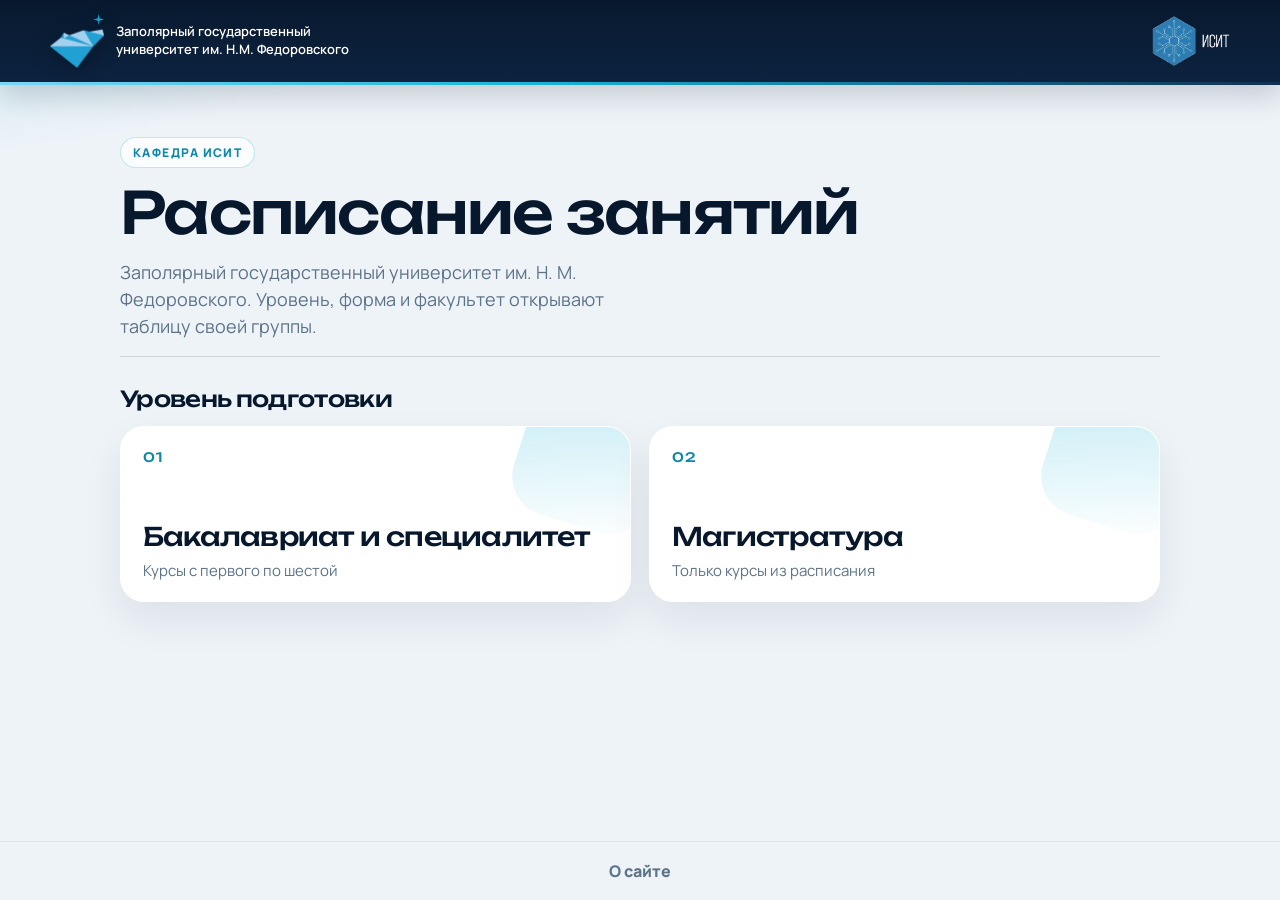
==== html/main.html @ d666d2fd "Добавлены основные страницы для продолжения работы." ====
<!DOCTYPE html>
<html lang="ru">
<head>
  <meta charset="UTF-8">
  <meta name="viewport" content="width=device-width, initial-scale=1">
  <meta name="theme-color" content="#07182c">
  <title>Расписание - кафедра ИСИТ</title>
  <link rel="icon" href="../img/favicon.ico" type="image/x-icon">
  <link rel="preconnect" href="https://fonts.googleapis.com">
  <link rel="preconnect" href="https://fonts.gstatic.com" crossorigin>
  <link href="https://fonts.googleapis.com/css2?family=Manrope:wght@400;500;600;700;800&family=Unbounded:wght@500;600&display=swap" rel="stylesheet">
  <link rel="stylesheet" href="../css/style.css?v=7">
</head>
<body>
  <header class="site-header">
    <div class="header-inner">
      <a class="brand brand-zgu" href="main.html">
        <img class="logo-zgu" src="../img/ZGU-logo.png" alt="ЗГУ">
        <span>Заполярный государственный университет им. Н.М. Федоровского</span>
      </a>
      <div class="header-center"></div>
      <a class="brand brand-isit" href="main.html">
        <img class="logo-isit" src="../img/ISIT-logo.png" alt="ИСИТ">
      </a>
    </div>
  </header>

  <main class="page">
    <section class="hero">
      <p class="eyebrow">Кафедра ИСИТ</p>
      <h1>Расписание занятий</h1>
      <p class="lede">Заполярный государственный университет им. Н. М. Федоровского. Уровень, форма и факультет открывают таблицу своей группы.</p>
    </section>

    <section class="step" aria-labelledby="level-title">
      <h2 id="level-title">Уровень подготовки</h2>
      <div class="level-grid">
        <button class="choice" type="button" data-level="bachelor" aria-pressed="false">
          <span class="choice-index">01</span>
          <h3>Бакалавриат и специалитет</h3>
          <p>Курсы с первого по шестой</p>
        </button>
        <button class="choice" type="button" data-level="master" aria-pressed="false">
          <span class="choice-index">02</span>
          <h3>Магистратура</h3>
          <p>Только курсы из расписания</p>
        </button>
      </div>
    </section>

    <section class="step" id="forms" hidden aria-labelledby="form-title">
      <h2 id="form-title">Форма обучения</h2>
      <div class="form-grid">
        <button class="choice" type="button" data-form="fulltime" aria-pressed="false">
          <span class="choice-index">Оч</span>
          <h3>Очная</h3>
          <p>Дневное расписание</p>
        </button>
        <button class="choice" type="button" data-form="mixed" aria-pressed="false">
          <span class="choice-index">Оз</span>
          <h3>Очно-заочная</h3>
          <p>Вечерние и субботние пары</p>
        </button>
        <button class="choice" type="button" data-form="distance" aria-pressed="false">
          <span class="choice-index">Зо</span>
          <h3>Заочная</h3>
          <p>Группы заочной формы</p>
        </button>
      </div>
    </section>

    <section class="step" id="faculties" hidden aria-labelledby="faculty-title">
      <h2 id="faculty-title">Факультет</h2>
      <div class="level-grid">
        <a class="choice" data-faculty="feeiu" href="schedule.html">
          <span class="choice-index">01</span>
          <h3>ФЭЭиУ</h3>
          <p>Электроэнергетика, экономика и управление</p>
        </a>
        <a class="choice" data-faculty="gtf" href="schedule.html">
          <span class="choice-index">02</span>
          <h3>ГТФ</h3>
          <p>Горно-технологический факультет</p>
        </a>
      </div>
    </section>
    <noscript>
      <p class="message">Выбор уровня, формы и факультета работает через JavaScript в браузере. Включите его и откройте страницу снова.</p>
    </noscript>
  </main>

  <footer class="site-footer">
    <a href="about.html">О сайте</a>
  </footer>
  <script src="../js/main.js?v=2"></script>
</body>
</html>
---- css/style.css ----
:root {
  --navy: #07182c;
  --navy-2: #12304f;
  --ink: #12263c;
  --muted: #5d7388;
  --cyan: #19b4d8;
  --cyan-deep: #0c88a8;
  --ice: #e7f7fb;
  --bg: #eef3f8;
  --card: #ffffff;
  --line: rgba(12, 40, 70, 0.1);
  --shadow: 0 18px 40px rgba(8, 28, 52, 0.08);
  --radius: 24px;
  --font: "Manrope", "Segoe UI", sans-serif;
  --display: "Unbounded", "Manrope", sans-serif;
}

* { box-sizing: border-box; }

[hidden] { display: none !important; }

html, body { margin: 0; }

body {
  min-height: 100vh;
  display: flex;
  flex-direction: column;
  color: var(--ink);
  font-family: var(--font);
  background:
    radial-gradient(980px 460px at -8% -12%, rgba(25, 180, 216, 0.28), transparent 58%),
    radial-gradient(720px 380px at 110% -8%, rgba(18, 48, 79, 0.12), transparent 52%),
    var(--bg);
}

a { color: var(--cyan-deep); }

img { max-width: 100%; }

code {
  padding: 1px 6px;
  border-radius: 8px;
  background: var(--ice);
  font-family: ui-monospace, "SFMono-Regular", Menlo, Consolas, monospace;
  font-size: 0.92em;
}

.site-header {
  background: linear-gradient(180deg, #08192e 0%, #0c2340 100%);
  color: #fff;
  position: sticky;
  top: 0;
  z-index: 30;
  box-shadow: 0 10px 30px rgba(7, 20, 40, 0.18);
}

.site-header::after {
  content: "";
  display: block;
  height: 3px;
  background: linear-gradient(90deg, #7ad7f2 0%, #19b4d8 42%, #12304f 100%);
}

.header-inner {
  display: grid;
  grid-template-columns: minmax(0, 1fr) auto minmax(0, 1fr);
  align-items: center;
  gap: 12px 16px;
  width: min(1180px, calc(100% - 32px));
  margin: 0 auto;
  padding: 14px 0;
}

.brand {
  display: flex;
  align-items: center;
  gap: 12px;
  color: #fff;
  text-decoration: none;
  max-width: 440px;
}

.brand-zgu { justify-self: start; }

.brand-isit { justify-self: end; }

.brand:hover span,
.brand:focus-visible span { color: #b7ecf8; }

.brand span {
  max-width: 240px;
  font-size: 13px;
  line-height: 1.35;
  font-weight: 600;
}

.logo-zgu {
  width: 54px;
  height: 54px;
  object-fit: contain;
  flex: 0 0 auto;
  filter: drop-shadow(0 6px 10px rgba(0, 0, 0, 0.25));
}

.logo-isit {
  width: auto;
  height: 52px;
  max-width: 180px;
  object-fit: contain;
  flex: 0 0 auto;
}

.header-center {
  display: flex;
  justify-content: center;
}

.download {
  display: inline-flex;
  align-items: center;
  justify-content: center;
  min-height: 40px;
  padding: 8px 16px;
  border-radius: 999px;
  background: #fff;
  color: var(--navy);
  font-size: 14px;
  font-weight: 800;
  letter-spacing: 0.01em;
  text-decoration: none;
  white-space: nowrap;
  box-shadow: 0 8px 18px rgba(0, 0, 0, 0.16);
}

.download:hover,
.download:focus-visible { background: #e7f7fb; }

.page {
  flex: 1;
  width: min(1040px, calc(100% - 32px));
  margin: 0 auto;
  padding-bottom: 48px;
}

.page-wide { width: min(1180px, calc(100% - 24px)); }

.hero {
  padding: 52px 0 4px;
}

.eyebrow {
  display: inline-flex;
  align-items: center;
  margin: 0 0 14px;
  padding: 6px 12px;
  border: 1px solid rgba(25, 180, 216, 0.28);
  border-radius: 999px;
  background: rgba(255, 255, 255, 0.72);
  color: var(--cyan-deep);
  font-size: 12px;
  font-weight: 800;
  letter-spacing: 0.12em;
  text-transform: uppercase;
}

h1 {
  margin: 0;
  max-width: 16ch;
  color: var(--navy);
  font-family: var(--display);
  font-size: clamp(34px, 5vw, 58px);
  font-weight: 500;
  line-height: 1.05;
  letter-spacing: -0.03em;
}

.lede {
  max-width: 46ch;
  margin: 16px 0 0;
  color: var(--muted);
  font-size: 18px;
  line-height: 1.5;
}

.step {
  margin-top: 12px;
  padding-top: 28px;
  border-top: 1px solid rgba(12, 40, 70, 0.14);
}

.step h2 {
  margin: 0 0 14px;
  color: var(--navy);
  font-family: var(--display);
  font-size: 22px;
  font-weight: 500;
  letter-spacing: -0.03em;
}

.level-grid,
.form-grid {
  display: grid;
  gap: 18px;
}

.level-grid { grid-template-columns: repeat(2, minmax(0, 1fr)); }

.form-grid { grid-template-columns: repeat(3, minmax(0, 1fr)); }

.choice {
  position: relative;
  display: flex;
  flex-direction: column;
  align-items: flex-start;
  justify-content: flex-end;
  min-height: 176px;
  padding: 22px 22px 20px;
  overflow: hidden;
  border: 1px solid rgba(255, 255, 255, 0.7);
  border-radius: var(--radius);
  background:
    linear-gradient(180deg, rgba(255, 255, 255, 0.96), #fff 42%);
  box-shadow: var(--shadow);
  color: inherit;
  font: inherit;
  text-align: left;
  text-decoration: none;
  cursor: pointer;
  transition: transform 0.18s ease, box-shadow 0.18s ease, border-color 0.18s ease;
}

.choice::after {
  content: "";
  position: absolute;
  right: -30px;
  top: -40px;
  width: 140px;
  height: 140px;
  border-radius: 40px;
  background: linear-gradient(160deg, rgba(25, 180, 216, 0.28), rgba(25, 180, 216, 0));
  transform: rotate(18deg);
}

@media (hover: hover) {
  .choice:hover,
  .choice:focus-visible {
    transform: translateY(-3px);
    border-color: rgba(25, 180, 216, 0.55);
    box-shadow: 0 22px 44px rgba(8, 28, 52, 0.12);
  }
}

.choice.is-selected {
  background: linear-gradient(165deg, #12304f 0%, #07182c 78%);
  border-color: transparent;
  color: #fff;
  box-shadow: 0 22px 40px rgba(7, 24, 44, 0.28);
}

.choice.is-selected::after {
  background: linear-gradient(160deg, rgba(122, 215, 242, 0.35), rgba(122, 215, 242, 0));
}

.choice-index {
  position: relative;
  z-index: 1;
  margin-bottom: auto;
  color: var(--cyan-deep);
  font-family: var(--display);
  font-size: 13px;
  font-weight: 500;
  letter-spacing: 0.08em;
}

.choice.is-selected .choice-index { color: #7ad7f2; }

.choice h3 {
  position: relative;
  z-index: 1;
  margin: 18px 0 0;
  color: var(--navy);
  font-family: var(--display);
  font-size: clamp(22px, 2vw, 28px);
  font-weight: 500;
  line-height: 1.15;
  letter-spacing: -0.03em;
}

.choice.is-selected h3 { color: #fff; }

.choice p {
  position: relative;
  z-index: 1;
  margin: 8px 0 0;
  color: var(--muted);
  font-size: 15px;
  line-height: 1.4;
}

.choice.is-selected p { color: #c5d7e6; }

.board-head { padding-top: 36px; }

.faculty-tabs {
  display: grid;
  grid-template-columns: 1fr 1fr;
  margin-top: 22px;
  overflow: hidden;
  border: 1px solid rgba(12, 40, 70, 0.12);
  border-radius: 22px;
  background: #fff;
  box-shadow: var(--shadow);
}

.faculty-tab {
  display: flex;
  flex-direction: column;
  align-items: flex-start;
  gap: 4px;
  min-height: 84px;
  padding: 16px 18px;
  border: 0;
  background: transparent;
  color: var(--navy);
  font: inherit;
  text-align: left;
  cursor: pointer;
}

.faculty-tab + .faculty-tab { border-left: 1px solid rgba(12, 40, 70, 0.12); }

.faculty-tab.is-selected {
  background: var(--navy);
  color: #fff;
}

.faculty-code {
  font-family: var(--display);
  font-size: 22px;
  font-weight: 500;
  letter-spacing: -0.03em;
}

.faculty-name {
  color: var(--muted);
  font-size: 13px;
  font-weight: 700;
  line-height: 1.35;
}

.faculty-tab.is-selected .faculty-name { color: #c5d7e6; }

.board-head h1 {
  max-width: none;
  font-size: clamp(28px, 4vw, 44px);
}

.toolbar {
  display: flex;
  flex-direction: column;
  align-items: stretch;
  gap: 18px;
  margin-top: 16px;
  padding: 18px;
  border: 1px solid rgba(255, 255, 255, 0.8);
  border-radius: 28px;
  background: rgba(255, 255, 255, 0.72);
  box-shadow: var(--shadow);
  backdrop-filter: blur(10px);
}

.toolbar-line {
  display: grid;
  grid-template-columns: minmax(0, 1fr) auto minmax(0, 1fr);
  align-items: center;
  gap: 16px;
  width: 100%;
  padding-bottom: 16px;
  border-bottom: 1px solid rgba(12, 40, 70, 0.1);
}

.field-label {
  margin: 0 0 8px;
  color: var(--muted);
  font-size: 12px;
  font-weight: 800;
  letter-spacing: 0.12em;
  text-align: center;
  text-transform: uppercase;
}

.course-picker { min-width: 0; }

.course-menu {
  display: flex;
  flex-wrap: wrap;
  justify-content: center;
  gap: 8px;
}

.course-option {
  min-width: 76px;
  min-height: 40px;
  padding: 8px 12px;
  border: 1px solid var(--line);
  border-radius: 14px;
  background: #fff;
  color: var(--navy);
  font: inherit;
  font-size: 14px;
  font-weight: 700;
  cursor: pointer;
}

.course-option:hover,
.course-option:focus-visible {
  border-color: var(--cyan);
}

.course-option.is-selected {
  border-color: var(--navy);
  background: var(--navy);
  color: #fff;
}

.week-row {
  display: flex;
  align-items: center;
  justify-content: center;
  gap: 10px;
  width: fit-content;
  margin: 0 auto;
  padding: 6px;
  border: 1px solid var(--line);
  border-radius: 999px;
  background: #fff;
}

.week-label {
  padding: 8px 14px;
  border-radius: 999px;
  color: var(--muted);
  font-weight: 800;
}

.week-label.is-active {
  background: var(--navy);
  color: #fff;
}

.switch {
  position: relative;
  width: 54px;
  height: 30px;
  padding: 0;
  border: 0;
  border-radius: 999px;
  background: #d5e0ea;
  cursor: pointer;
}

.switch[aria-checked="true"] { background: var(--cyan); }

.switch::after {
  content: "";
  position: absolute;
  top: 3px;
  left: 3px;
  width: 24px;
  height: 24px;
  border-radius: 50%;
  background: #fff;
  box-shadow: 0 2px 6px rgba(12, 35, 64, 0.25);
  transition: transform 0.18s ease;
}

.switch[aria-checked="true"]::after { transform: translateX(24px); }

.week-note {
  margin: 0;
  color: var(--navy);
  font-size: 16px;
  font-weight: 800;
  line-height: 1.35;
}

.week-date {
  justify-self: end;
  text-align: right;
}

.week-count-wrap {
  display: flex;
  align-items: center;
  gap: 8px;
  min-width: 0;
  justify-self: start;
}

.week-step {
  width: 34px;
  height: 34px;
  padding: 0;
  border: 1px solid var(--line);
  border-radius: 50%;
  background: #fff;
  color: var(--navy);
  font: inherit;
  font-size: 20px;
  line-height: 1;
  cursor: pointer;
}

.week-step:hover,
.week-step:focus-visible { border-color: var(--cyan); }

.week-count {
  min-width: 0;
  text-align: left;
}

.legend {
  display: flex;
  flex-wrap: wrap;
  justify-content: center;
  gap: 8px 16px;
  margin: 0;
  padding: 0;
  list-style: none;
  color: var(--muted);
  font-size: 13px;
  font-weight: 700;
}

.legend li {
  display: inline-flex;
  align-items: center;
  gap: 8px;
}

.dot {
  width: 9px;
  height: 9px;
  border-radius: 50%;
}

.dot-lecture { background: var(--cyan); }

.dot-practice { background: var(--navy); }

.dot-lab { background: #5b7cfa; }

.table-wrap {
  overflow: auto;
  max-width: 100%;
  margin: 16px 0 8px;
  border: 1px solid rgba(255, 255, 255, 0.8);
  border-radius: 22px;
  background: #fff;
  box-shadow: var(--shadow);
  -webkit-overflow-scrolling: touch;
}

.schedule-table {
  width: 100%;
  border-collapse: separate;
  border-spacing: 0;
  font-size: 14px;
}

.schedule-table th,
.schedule-table td {
  padding: 12px;
  vertical-align: top;
}

.schedule-table thead th {
  position: sticky;
  top: 0;
  z-index: 2;
  background: var(--navy);
  color: #fff;
  font-weight: 800;
  letter-spacing: 0.01em;
  text-align: center;
  white-space: nowrap;
}

.schedule-table thead th:first-child {
  border-radius: 0;
  text-align: left;
}

.schedule-table tbody th {
  position: sticky;
  left: 0;
  z-index: 1;
  min-width: 132px;
  background: #f7fbfe;
  box-shadow: 1px 0 0 #e6eef5;
  color: var(--navy);
  font-size: 13px;
  letter-spacing: 0.02em;
  text-align: left;
  text-transform: uppercase;
  white-space: nowrap;
}

.schedule-table thead th:first-child {
  left: 0;
  z-index: 3;
}

.schedule-table thead th + th { box-shadow: inset 1px 0 0 rgba(255, 255, 255, 0.18); }

.schedule-table td {
  min-width: 200px;
  border-left: 1px solid #d5e1ec;
  background: #fff;
}

.schedule-table tbody th { border-right: 2px solid #b9cbe0; }

.schedule-table tbody tr + tr th,
.schedule-table tbody tr + tr td { border-top: 2px solid #c5d4e3; }

.schedule-table tbody tr:nth-child(even) td { background: #f4f8fb; }

.demo-badge {
  display: inline-block;
  margin-left: 6px;
  padding: 2px 7px;
  border-radius: 999px;
  background: rgba(255, 255, 255, 0.16);
  color: #d7f4fb;
  font-size: 11px;
  font-weight: 800;
  letter-spacing: 0.04em;
  text-transform: uppercase;
  vertical-align: middle;
}

.day-empty {
  display: block;
  color: #c5d0da;
  text-align: center;
}

.lesson {
  margin: 0 0 10px;
  padding: 10px 10px 10px 12px;
  border-left: 3px solid var(--cyan);
  border-radius: 12px;
  background: #f3fbfd;
}

.lesson:last-child { margin-bottom: 0; }

.lesson[data-kind="практика"] {
  border-left-color: var(--navy);
  background: #f4f7fb;
}

.lesson[data-kind="лабораторная"] {
  border-left-color: #5b7cfa;
  background: #f5f7ff;
}

.lesson p { margin: 0; }

.lesson-meta {
  display: flex;
  flex-wrap: wrap;
  gap: 4px 8px;
  margin-bottom: 4px;
  color: var(--muted);
  font-size: 12px;
  font-weight: 700;
}

.week-tag {
  padding: 0 6px;
  border-radius: 999px;
  background: #e7eef8;
  color: var(--navy-2);
}

.lesson-subject {
  color: var(--navy);
  font-weight: 800;
  line-height: 1.3;
}

.lesson-kind {
  margin-top: 2px;
  color: var(--cyan-deep);
  font-size: 12px;
  font-weight: 700;
}

.lesson[data-kind="практика"] .lesson-kind { color: var(--navy-2); }

.lesson[data-kind="лабораторная"] .lesson-kind { color: #3d5fe0; }

.lesson-teacher,
.lesson-room {
  color: var(--ink);
  font-size: 13px;
}

.lesson-room { color: var(--muted); }

.lesson-note {
  margin-top: 4px;
  color: #8a5a12;
  font-size: 12px;
  font-weight: 700;
}

.message {
  max-width: 640px;
  margin: 28px auto;
  padding: 28px 24px;
  border: 1px solid rgba(255, 255, 255, 0.8);
  border-radius: 22px;
  background: #fff;
  text-align: center;
  box-shadow: var(--shadow);
}

.message h1 {
  max-width: none;
  margin-bottom: 10px;
  font-size: 32px;
}

.article {
  max-width: 720px;
  margin: 36px auto;
  padding: 32px 30px;
  border: 1px solid rgba(255, 255, 255, 0.8);
  border-radius: 28px;
  background: rgba(255, 255, 255, 0.86);
  box-shadow: var(--shadow);
}

.article h1 { font-size: clamp(32px, 4vw, 46px); }

.article p {
  color: var(--ink);
  font-size: 17px;
  line-height: 1.6;
}

.status-line {
  margin: 18px 0 8px;
  color: var(--navy);
  font-family: var(--display);
  font-size: 22px;
  font-weight: 500;
}

.text-link {
  font-weight: 800;
  text-decoration: none;
}

.text-link:hover,
.text-link:focus-visible { text-decoration: underline; }

.site-footer {
  margin-top: auto;
  border-top: 1px solid rgba(12, 40, 70, 0.08);
  text-align: center;
}

.site-footer a {
  display: inline-block;
  padding: 18px;
  color: var(--muted);
  font-weight: 800;
  text-decoration: none;
}

.site-footer a:hover,
.site-footer a:focus-visible { color: var(--navy); }

:focus-visible {
  outline: 3px solid var(--cyan);
  outline-offset: 2px;
}

@media (max-width: 1024px) {
  .brand span {
    max-width: 180px;
    font-size: 12px;
  }

  .logo-zgu,
  .logo-isit { height: 44px; }

  .logo-zgu { width: 44px; }

  .hero { padding-top: 36px; }

  .choice { min-height: 150px; }
}

@media (max-width: 800px) {
  .site-header { padding-top: env(safe-area-inset-top); }

  .header-inner {
    grid-template-columns: minmax(0, 1fr) auto;
    grid-template-areas:
      "zgu isit"
      "download download";
    width: min(100% - 20px, 1180px);
    gap: 10px 12px;
  }

  .brand-zgu {
    grid-area: zgu;
    max-width: none;
  }

  .brand-isit { grid-area: isit; }

  .header-center {
    grid-area: download;
    justify-self: stretch;
  }

  .header-center:not(:has(a:not([hidden]))) { display: none; }

  .download {
    width: 100%;
    white-space: normal;
    text-align: center;
  }

  .page,
  .page-wide { width: min(100% - 20px, 1180px); }

  .toolbar { padding: 14px; }

  .table-wrap { max-height: 68dvh; }

  .article { margin-top: 20px; padding: 22px 18px; }

  .site-footer { padding-bottom: env(safe-area-inset-bottom); }
}

@media (max-width: 860px) {
  .toolbar-line {
    grid-template-columns: 1fr;
    justify-items: center;
    gap: 12px;
  }

  .week-date,
  .week-count-wrap {
    justify-self: center;
    text-align: center;
  }

  .week-count { text-align: center; }

  .course-option {
    flex: 1 1 calc(33.33% - 8px);
    min-width: 0;
  }
}

@media (max-width: 640px) {
  .level-grid,
  .form-grid { grid-template-columns: 1fr; }

  .faculty-tabs { grid-template-columns: 1fr; }

  .faculty-tab + .faculty-tab {
    border-left: 0;
    border-top: 1px solid rgba(12, 40, 70, 0.12);
  }

  .lede { font-size: 16px; }

  .choice { min-height: 132px; }
}

@media (max-width: 520px) {
  .schedule-table { font-size: 13px; }

  .schedule-table th,
  .schedule-table td { padding: 8px; }

  .schedule-table tbody th { min-width: 108px; }

  .schedule-table td { min-width: 160px; }
}

.lost-card {
  max-width: 640px;
  margin-top: 28px;
  text-align: center;
}

.lost-card h1 {
  max-width: none;
  margin-inline: auto;
}

.lost-card p { margin-inline: auto; }

.lost-scene { margin: -8px -8px 8px; }

.lost-art {
  display: block;
  width: min(100%, 520px);
  height: auto;
  margin: 0 auto;
}

.lost-bear {
  transform-box: fill-box;
  transform-origin: center bottom;
  animation: lost-bob 2.6s ease-in-out infinite;
}

.lost-bubble {
  transform-box: fill-box;
  transform-origin: 40% 100%;
  animation: lost-pop 2.6s ease-in-out infinite;
}

.lost-note {
  transform-box: fill-box;
  transform-origin: center;
  animation: lost-flutter 3.2s ease-in-out infinite;
}

.lost-status {
  color: var(--muted);
  font-weight: 700;
}

.lost-back {
  display: inline-flex;
  margin-top: 8px;
  padding: 12px 18px;
  border-radius: 999px;
  background: var(--navy);
  color: #fff;
  font-weight: 800;
  text-decoration: none;
}

.lost-back:hover,
.lost-back:focus-visible { background: var(--navy-2); }

@keyframes lost-bob {
  0%, 100% { transform: translateY(0); }
  50% { transform: translateY(-7px); }
}

@keyframes lost-pop {
  0%, 100% { transform: translateY(0) rotate(-1deg); }
  50% { transform: translateY(-4px) rotate(1deg); }
}

@keyframes lost-flutter {
  0%, 100% { transform: rotate(-6deg); }
  50% { transform: rotate(-2deg); }
}

@media (prefers-reduced-motion: reduce) {
  .choice,
  .switch::after { transition: none; }

  .lost-bear,
  .lost-bubble,
  .lost-note { animation: none; }
}
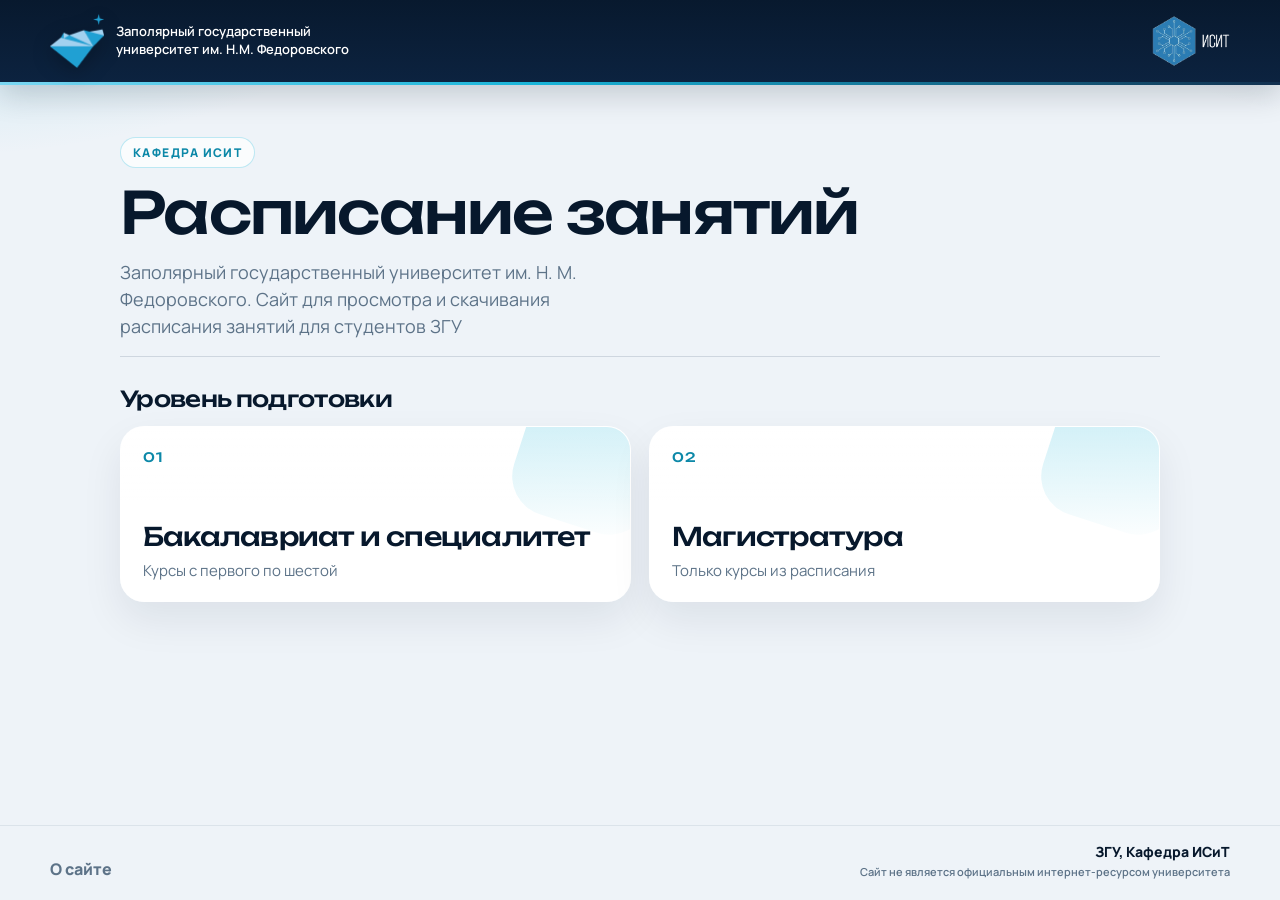
==== commit a8a4765a: "Добавлена новая страница /isit, улучшено наполнение уже имеющихся html-документов" ====
--- a/html/main.html
+++ b/html/main.html
@@ -9,7 +9,7 @@
   <link rel="preconnect" href="https://fonts.googleapis.com">
   <link rel="preconnect" href="https://fonts.gstatic.com" crossorigin>
   <link href="https://fonts.googleapis.com/css2?family=Manrope:wght@400;500;600;700;800&family=Unbounded:wght@500;600&display=swap" rel="stylesheet">
-  <link rel="stylesheet" href="../css/style.css?v=7">
+  <link rel="stylesheet" href="../css/style.css?v=11">
 </head>
 <body>
   <header class="site-header">
@@ -19,7 +19,7 @@
         <span>Заполярный государственный университет им. Н.М. Федоровского</span>
       </a>
       <div class="header-center"></div>
-      <a class="brand brand-isit" href="main.html">
+      <a class="brand brand-isit" href="isit.html">
         <img class="logo-isit" src="../img/ISIT-logo.png" alt="ИСИТ">
       </a>
     </div>
@@ -29,7 +29,8 @@
     <section class="hero">
       <p class="eyebrow">Кафедра ИСИТ</p>
       <h1>Расписание занятий</h1>
-      <p class="lede">Заполярный государственный университет им. Н. М. Федоровского. Уровень, форма и факультет открывают таблицу своей группы.</p>
+      <p class="lede">Заполярный государственный университет им. Н. М. Федоровского. Сайт для просмотра и скачивания расписания занятий для студентов ЗГУ</p>
+
     </section>
 
     <section class="step" aria-labelledby="level-title">
@@ -91,6 +92,10 @@
 
   <footer class="site-footer">
     <a href="about.html">О сайте</a>
+    <div class="footer-aside">
+      <p class="footer-org">ЗГУ, Кафедра ИСиТ</p>
+      <p class="footer-note">Сайт не является официальным интернет-ресурсом университета</p>
+    </div>
   </footer>
   <script src="../js/main.js?v=2"></script>
 </body>
--- a/css/style.css
+++ b/css/style.css
@@ -369,6 +369,32 @@
   backdrop-filter: blur(10px);
 }
 
+.notice-banner {
+  margin: 16px 0 0;
+  padding: 14px 18px;
+  border: 1px solid rgba(138, 90, 18, 0.28);
+  border-radius: 18px;
+  background: #fff6df;
+  color: #6b4710;
+  font-size: 15px;
+  font-weight: 700;
+  line-height: 1.5;
+}
+
+.notice-banner a {
+  color: #8a4e08;
+  font-weight: 800;
+  text-decoration: underline;
+  text-underline-offset: 2px;
+}
+
+.notice-banner a:not([href]) {
+  color: inherit;
+  font-weight: inherit;
+  text-decoration: none;
+  pointer-events: none;
+}
+
 .toolbar-line {
   display: grid;
   grid-template-columns: minmax(0, 1fr) auto minmax(0, 1fr);
@@ -744,7 +770,31 @@
   box-shadow: var(--shadow);
 }
 
-.article h1 { font-size: clamp(32px, 4vw, 46px); }
+.article h1 {
+  max-width: none;
+  font-size: clamp(32px, 4vw, 46px);
+}
+
+.people {
+  margin: 4px 0 8px;
+  padding: 0;
+  list-style: none;
+}
+
+.people li {
+  padding: 12px 0;
+  border-top: 1px solid rgba(12, 40, 70, 0.1);
+  color: var(--navy);
+  font-size: 17px;
+  font-weight: 800;
+}
+
+.people li:last-child { border-bottom: 1px solid rgba(12, 40, 70, 0.1); }
+
+.article .disclaimer {
+  color: var(--muted);
+  font-size: 14px;
+}
 
 .article p {
   color: var(--ink);
@@ -769,17 +819,43 @@
 .text-link:focus-visible { text-decoration: underline; }
 
 .site-footer {
+  display: flex;
+  align-items: flex-end;
+  justify-content: space-between;
+  gap: 16px 28px;
+  width: 100%;
   margin-top: auto;
+  padding: 16px max(16px, calc((100% - 1180px) / 2)) 20px;
   border-top: 1px solid rgba(12, 40, 70, 0.08);
-  text-align: center;
 }
 
 .site-footer a {
-  display: inline-block;
-  padding: 18px;
   color: var(--muted);
   font-weight: 800;
   text-decoration: none;
+}
+
+.footer-aside {
+  margin-left: auto;
+  text-align: right;
+}
+
+.footer-org,
+.footer-note { margin: 0; }
+
+.footer-org {
+  color: var(--navy);
+  font-size: 14px;
+  font-weight: 800;
+}
+
+.footer-note {
+  margin-top: 4px;
+  max-width: 420px;
+  color: var(--muted);
+  font-size: 11px;
+  font-weight: 600;
+  line-height: 1.35;
 }
 
 .site-footer a:hover,
@@ -847,7 +923,17 @@
 
   .article { margin-top: 20px; padding: 22px 18px; }
 
-  .site-footer { padding-bottom: env(safe-area-inset-bottom); }
+  .site-footer {
+    flex-direction: column;
+    align-items: stretch;
+    padding-right: 10px;
+    padding-bottom: calc(16px + env(safe-area-inset-bottom));
+    padding-left: 10px;
+  }
+
+  .footer-aside { text-align: right; }
+
+  .footer-note { margin-left: auto; }
 }
 
 @media (max-width: 860px) {
